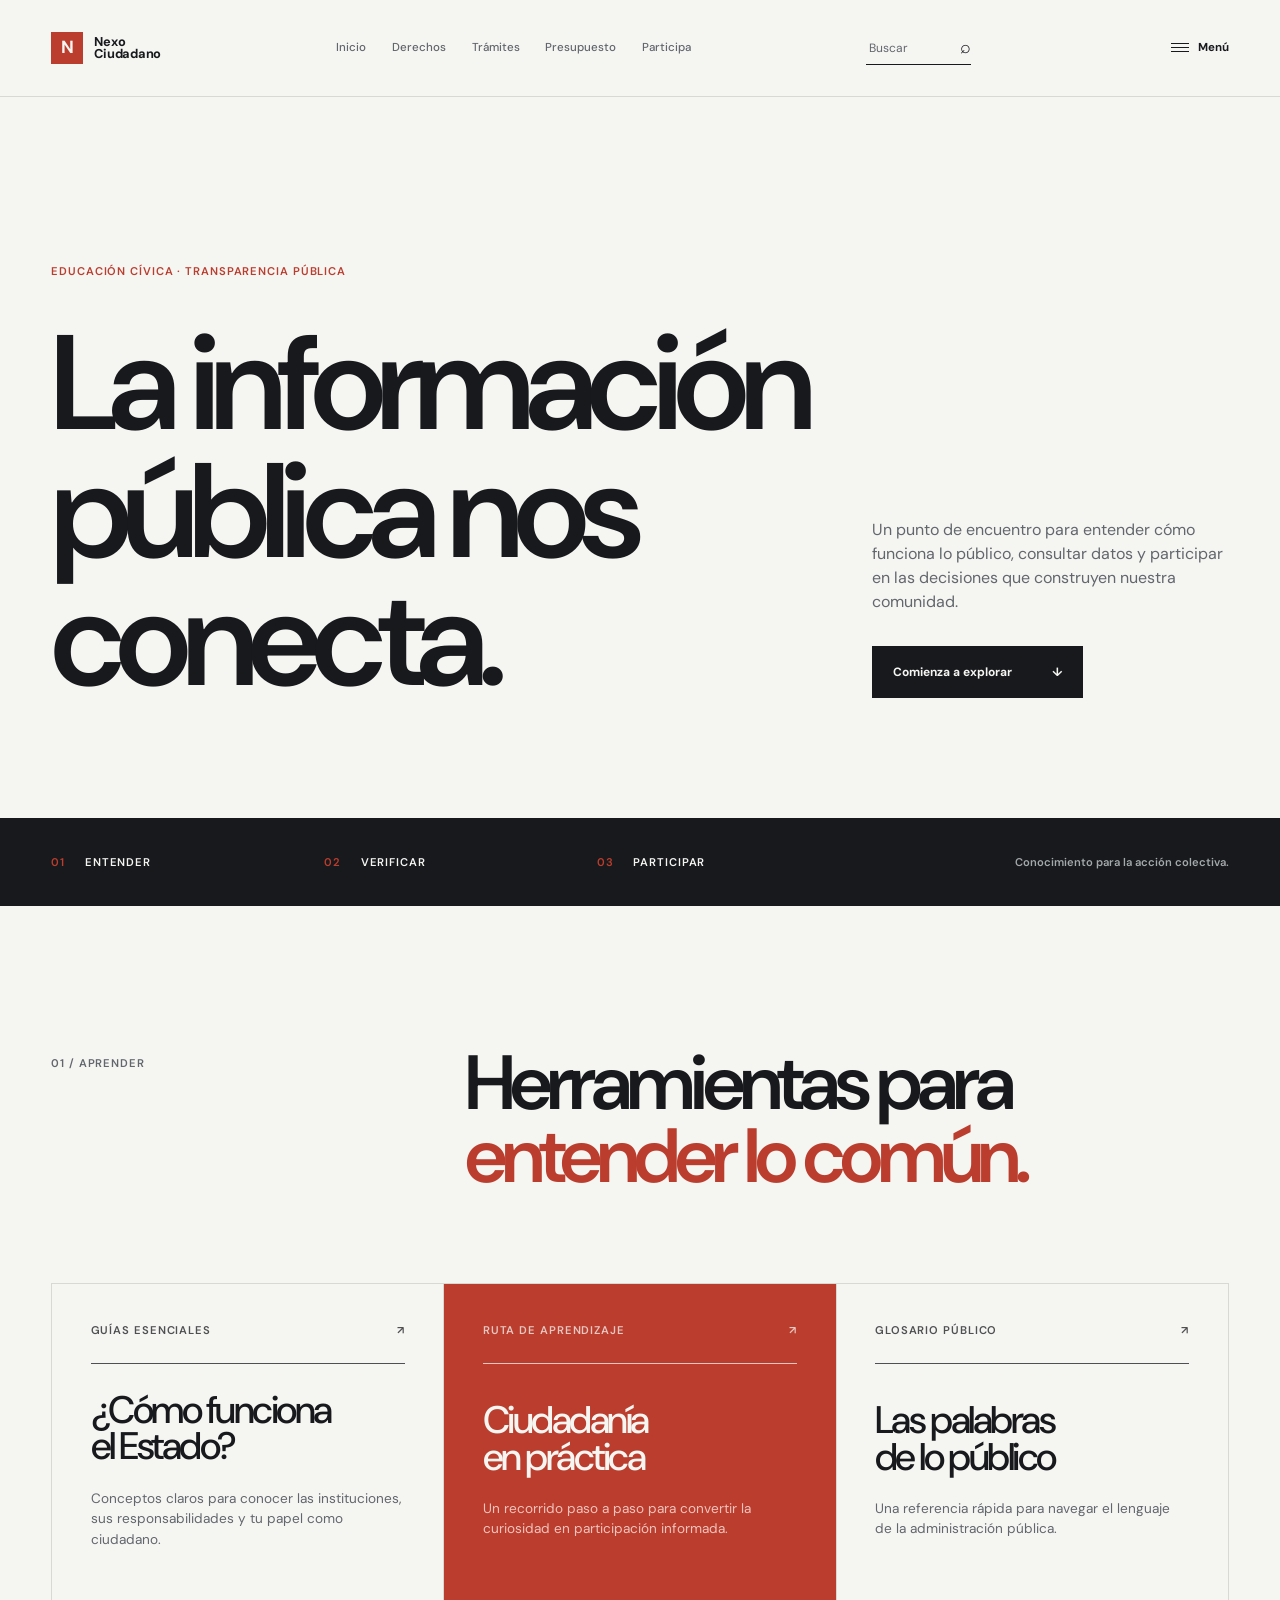
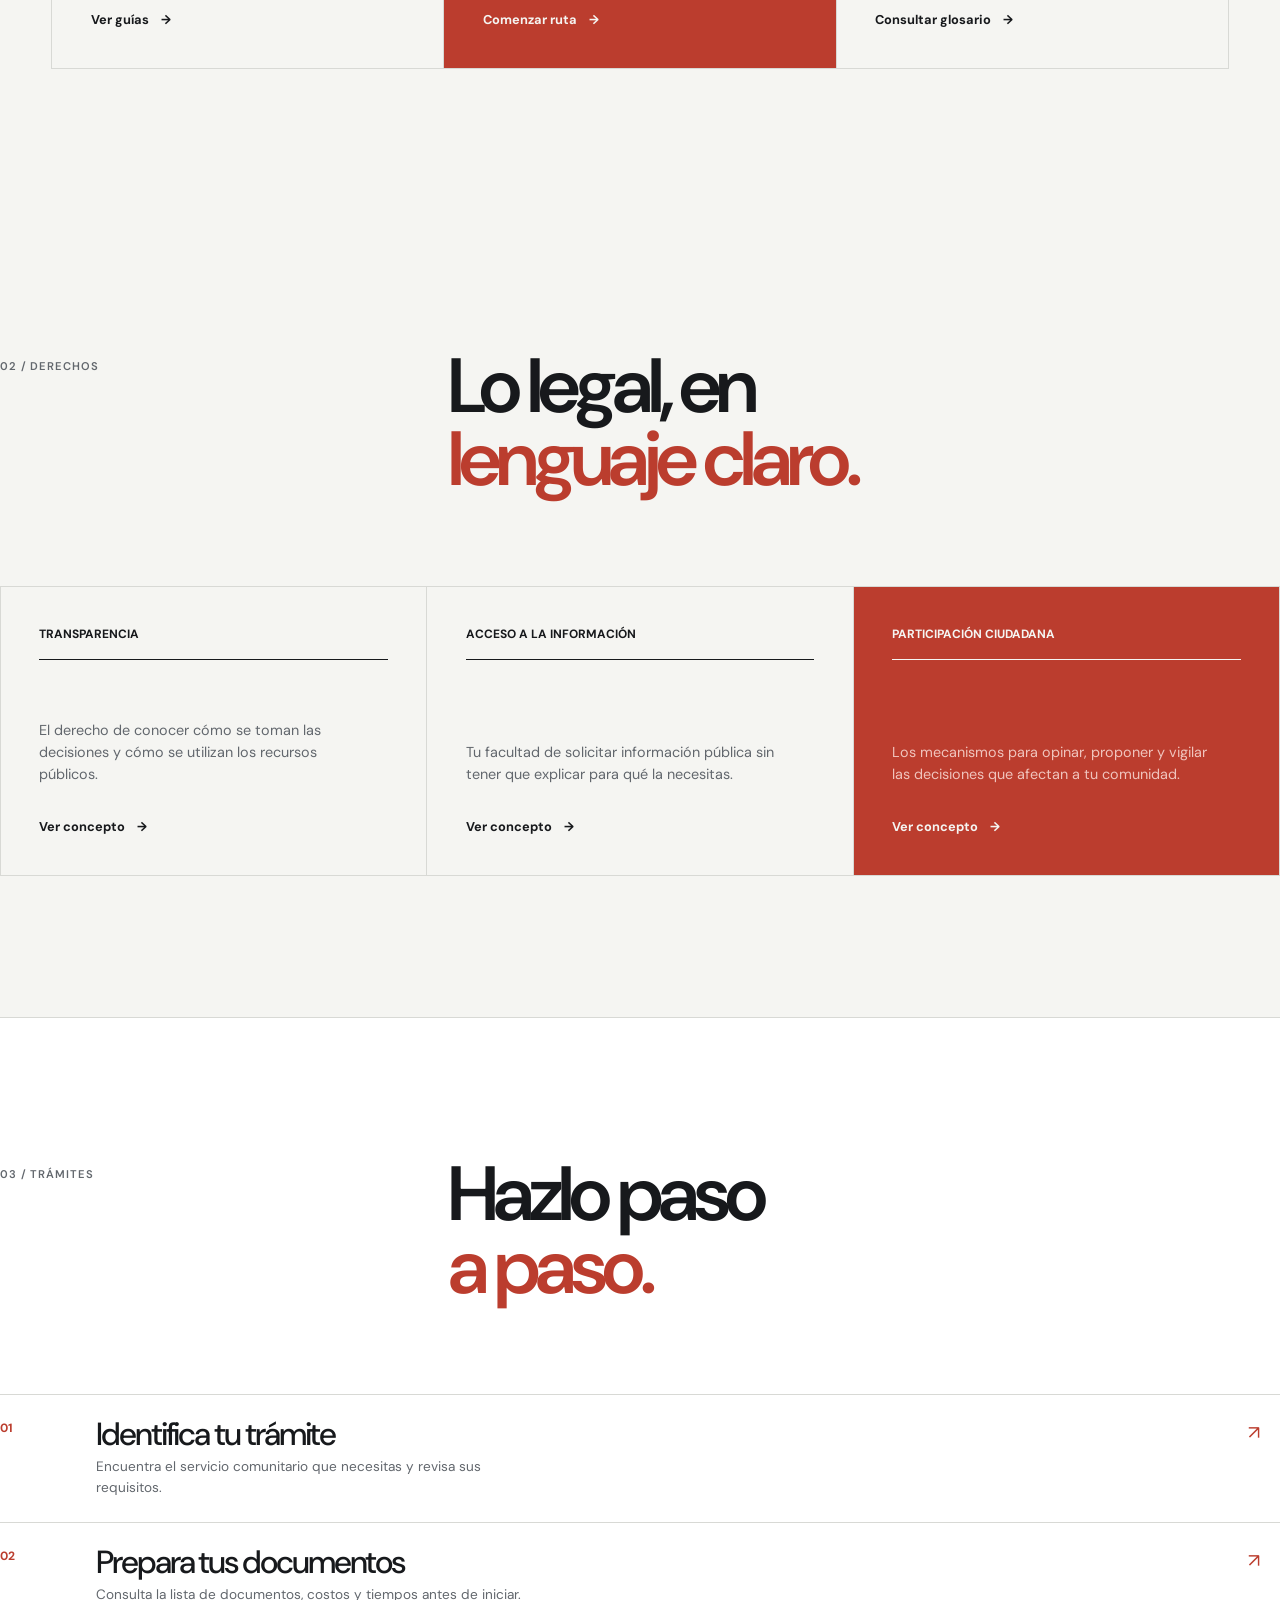
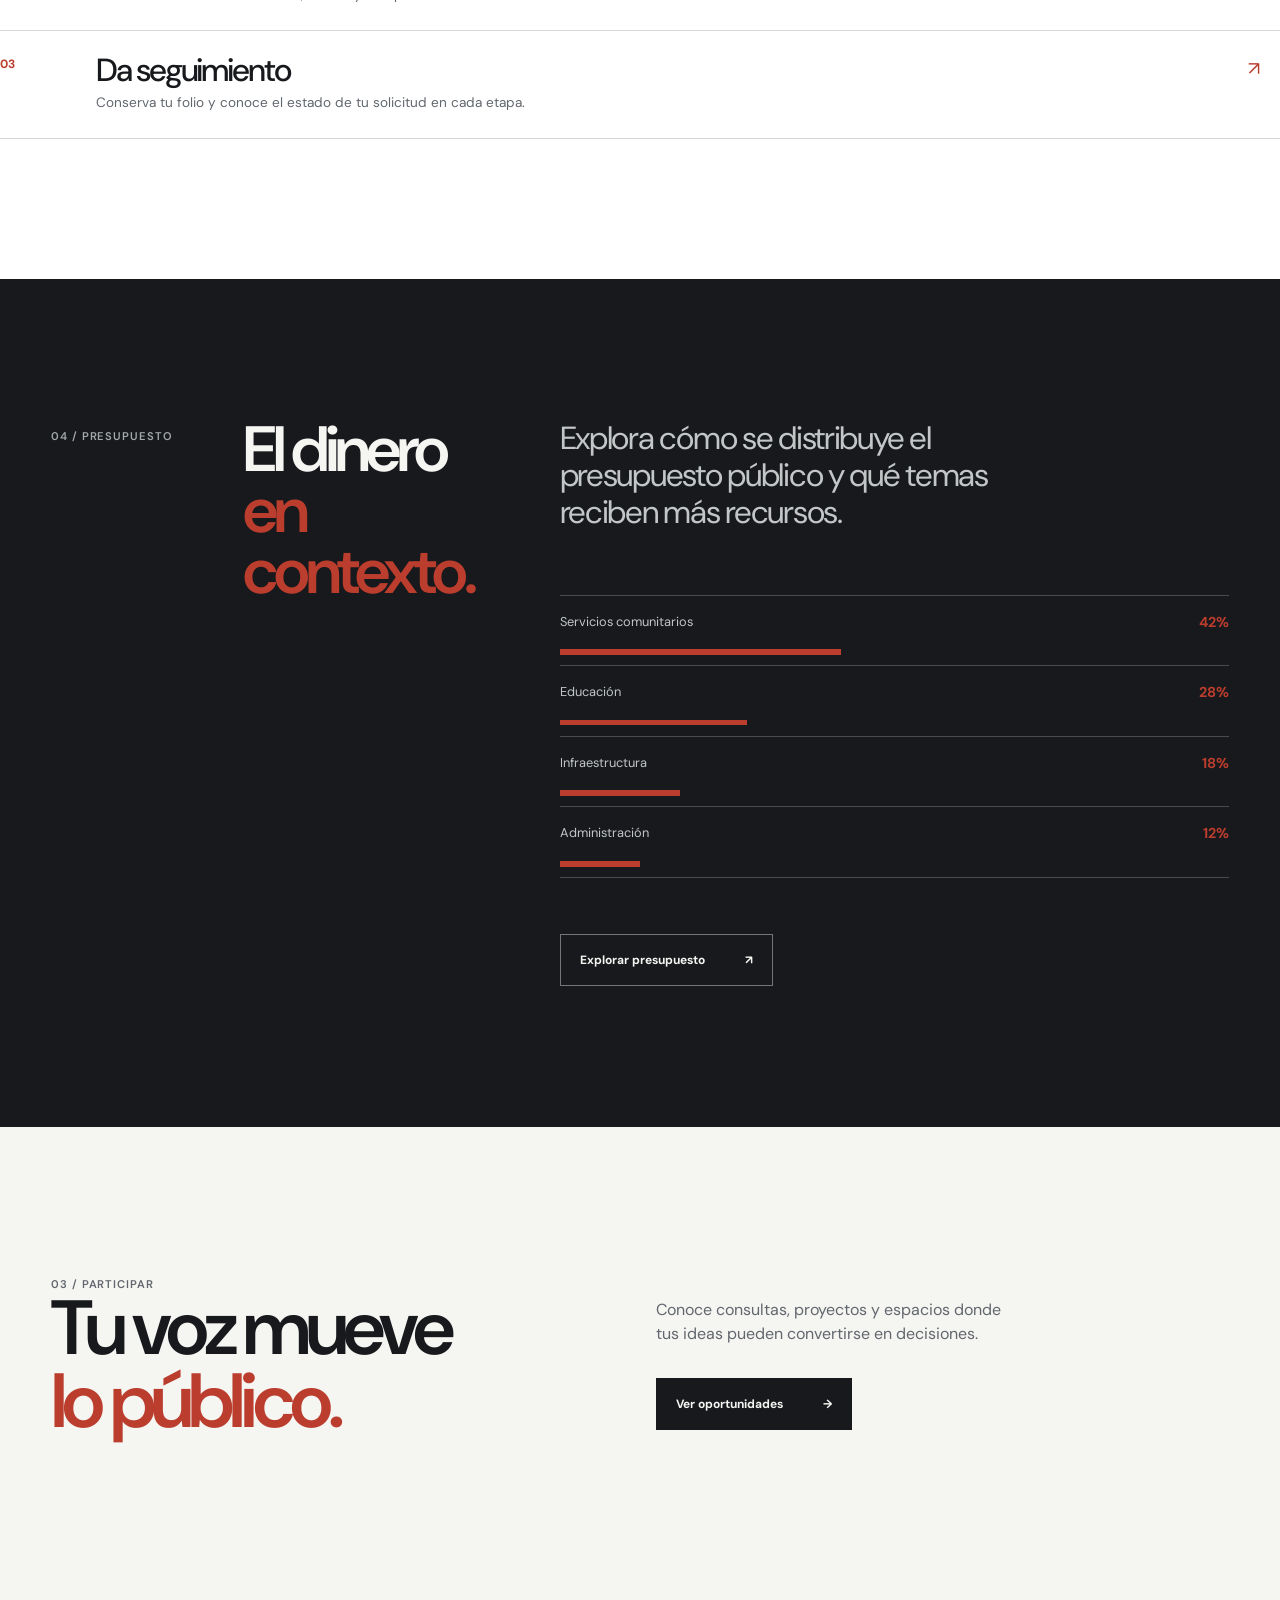
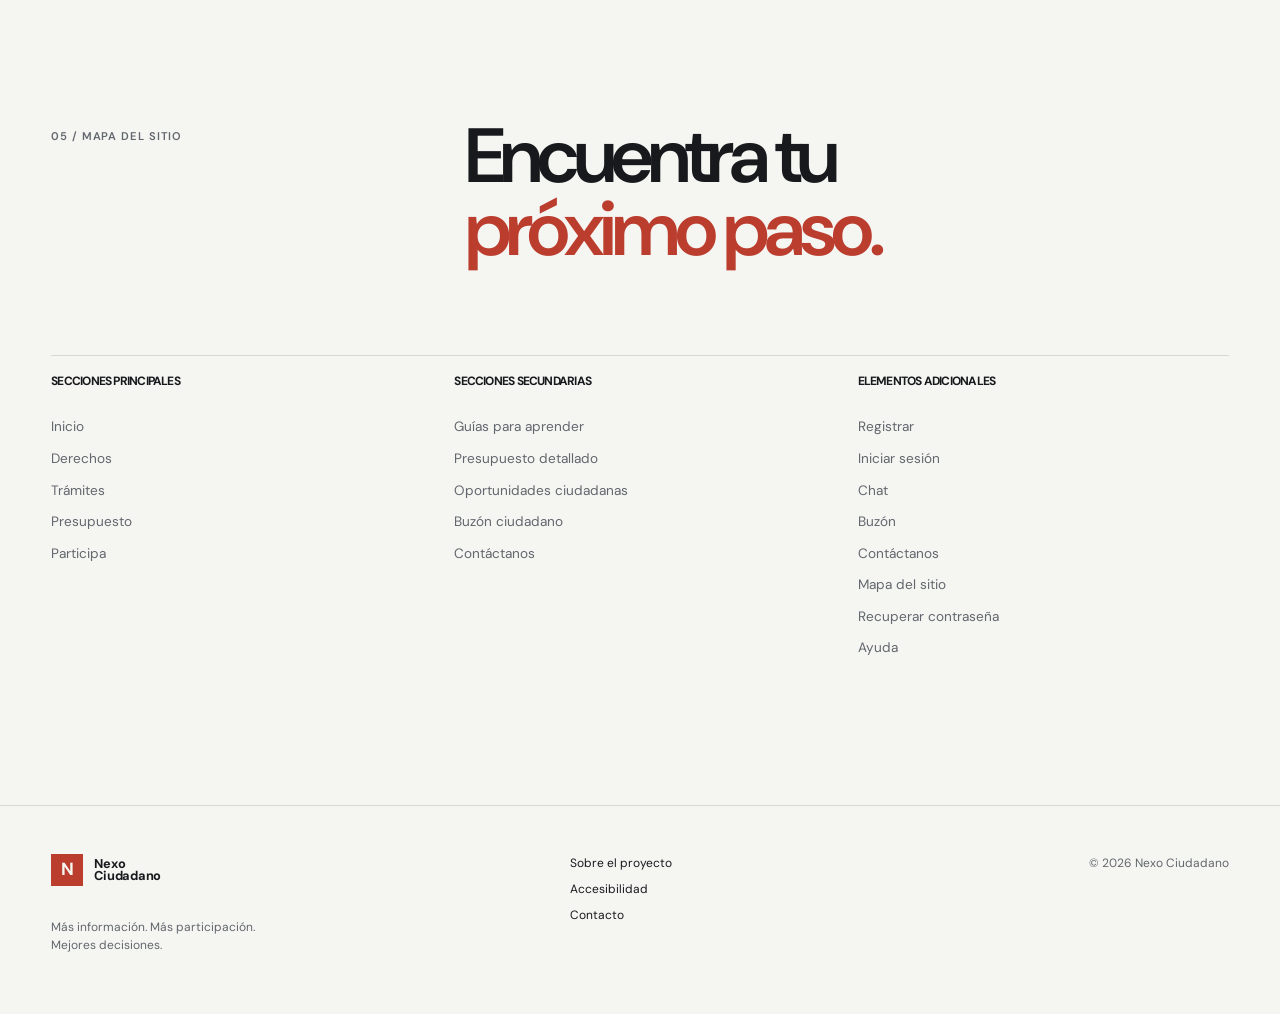
==== index.html @ a79e4df1 "Versión inicial Nexo Ciudadano" ====
﻿<!doctype html>
<html lang="es">
<head>
  <meta charset="UTF-8">
  <meta name="viewport" content="width=device-width, initial-scale=1.0">
  <meta name="description" content="Nexo Ciudadano: educación ciudadana y transparencia pública para participar mejor.">
  <title>Nexo Ciudadano | Educación y transparencia pública</title>
  <link rel="preconnect" href="https://fonts.googleapis.com">
  <link rel="preconnect" href="https://fonts.gstatic.com" crossorigin>
  <link href="https://fonts.googleapis.com/css2?family=DM+Sans:wght@400;500;600;700&display=swap" rel="stylesheet">
  <link rel="stylesheet" href="styles.css">
</head>
<body>
  <header class="site-header" id="inicio">
    <div class="container header-content">
      <a class="brand" href="/" aria-label="Nexo Ciudadano, inicio">
        <span class="brand-mark" aria-hidden="true">N</span>
        <span>Nexo<br>Ciudadano</span>
      </a>

      <nav class="main-nav" aria-label="Navegación principal">
        <a href="#inicio">Inicio</a>
        <a href="#derechos">Derechos</a>
        <a href="#tramites">Trámites</a>
        <a href="#presupuesto">Presupuesto</a>
        <a href="#participa">Participa</a>
      </nav>

      <form class="site-search" action="#" role="search">
        <label class="sr-only" for="site-search-input">Buscar en Nexo Ciudadano</label>
        <input id="site-search-input" type="search" name="q" placeholder="Buscar" autocomplete="off">
        <button type="submit" aria-label="Buscar"><span aria-hidden="true">⌕</span></button>
      </form><div class="session-area" id="session-area"></div><details class="utility-menu">
        <summary aria-label="Abrir menú de opciones">
          <span class="menu-icon" aria-hidden="true"><i></i><i></i><i></i></span>
          <span class="menu-label">Menú</span>
        </summary>
        <nav class="utility-nav" aria-label="Opciones adicionales">
          <a href="registro.html">Registrar</a>
          <a href="login.html">Iniciar sesión</a>
          <a href="chat.html">Chat</a>
          <a href="buzon.html">Buzón</a>
          <a href="contacto.html">Contáctanos</a>
          <a href="index.html#mapa-sitio">Mapa del sitio</a>
          <a href="recuperar.html">Recuperar contraseña</a>
          <a href="ayuda.html">Ayuda</a>
        </nav>
      </details>
    </div>
  </header>

  <main>
    <section class="hero container" aria-labelledby="hero-title">
      <div class="hero-intro">
        <p class="eyebrow">Educación cívica · Transparencia pública</p>
        <h1 id="hero-title">La información pública nos conecta.</h1>
      </div>
      <div class="hero-aside">
        <p>Un punto de encuentro para entender cómo funciona lo público, consultar datos y participar en las decisiones que construyen nuestra comunidad.</p>
        <a class="button button-dark" href="#aprender">Comienza a explorar <span aria-hidden="true">↓</span></a>
      </div>
    </section>

    <section class="signal-bar" aria-label="Principios de Nexo Ciudadano">
      <div class="container signal-grid">
        <p><span class="signal-number">01</span> Entender</p>
        <p><span class="signal-number">02</span> Verificar</p>
        <p><span class="signal-number">03</span> Participar</p>
        <p class="signal-note">Conocimiento para la acción colectiva.</p>
      </div>
    </section>

    <section class="section container" id="aprender" aria-labelledby="learn-title" data-searchable>
      <div class="section-heading">
        <p class="section-index">01 / Aprender</p>
        <h2 id="learn-title">Herramientas para<br><em>entender lo común.</em></h2>
      </div>
      <div class="card-grid">
        <article class="feature-card" data-searchable>
          <div class="card-topline"><span>Guías esenciales</span><span>↗</span></div>
          <h3>¿Cómo funciona<br>el Estado?</h3>
          <p>Conceptos claros para conocer las instituciones, sus responsabilidades y tu papel como ciudadano.</p>
          <a class="text-link card-modal-link" href="#modal" data-modal-content="guide">Ver guías <span aria-hidden="true">→</span></a>
        </article>
        <article class="feature-card feature-card-accent" data-searchable>
          <div class="card-topline"><span>Ruta de aprendizaje</span><span>↗</span></div>
          <h3>Ciudadanía<br>en práctica</h3>
          <p>Un recorrido paso a paso para convertir la curiosidad en participación informada.</p>
          <a class="text-link card-modal-link" href="#modal" data-modal-content="checklist">Comenzar ruta <span aria-hidden="true">→</span></a>
        </article>
        <article class="feature-card" data-searchable>
          <div class="card-topline"><span>Glosario público</span><span>↗</span></div>
          <h3>Las palabras<br>de lo público</h3>
          <p>Una referencia rápida para navegar el lenguaje de la administración pública.</p>
          <a class="text-link card-modal-link" href="#modal" data-modal-content="glossary">Consultar glosario <span aria-hidden="true">→</span></a>
        </article>
      </div>
    </section>

    <section class="section concept-section" id="derechos" aria-labelledby="rights-title" data-searchable>
      <div class="section-heading">
        <p class="section-index">02 / Derechos</p>
        <h2 id="rights-title">Lo legal, en<br><em>lenguaje claro.</em></h2>
      </div>
      <div class="concept-grid">
        <article class="concept-card" data-searchable>
          <span class="concept-term">Transparencia</span>
          <p>El derecho de conocer cómo se toman las decisiones y cómo se utilizan los recursos públicos.</p>
          <a class="text-link card-modal-link" href="#modal" data-modal-content="transparencia">Ver concepto <span aria-hidden="true">→</span></a>
        </article>
        <article class="concept-card" data-searchable>
          <span class="concept-term">Acceso a la información</span>
          <p>Tu facultad de solicitar información pública sin tener que explicar para qué la necesitas.</p>
          <a class="text-link card-modal-link" href="#modal" data-modal-content="acceso">Ver concepto <span aria-hidden="true">→</span></a>
        </article>
        <article class="concept-card concept-card-accent" data-searchable>
          <span class="concept-term">Participación ciudadana</span>
          <p>Los mecanismos para opinar, proponer y vigilar las decisiones que afectan a tu comunidad.</p>
          <a class="text-link card-modal-link" href="#modal" data-modal-content="participacion">Ver concepto <span aria-hidden="true">→</span></a>
        </article>
      </div>
    </section>

    <section class="section steps-section" id="tramites" aria-labelledby="steps-title" data-searchable>
      <div class="section-heading">
        <p class="section-index">03 / Trámites</p>
        <h2 id="steps-title">Hazlo paso<br><em>a paso.</em></h2>
      </div>
      <div class="steps-list">
        <article class="step-item" data-searchable>
          <span class="step-number">01</span>
          <div><h3>Identifica tu trámite</h3><p>Encuentra el servicio comunitario que necesitas y revisa sus requisitos.</p></div>
          <span class="step-arrow" aria-hidden="true">↗</span>
        </article>
        <article class="step-item" data-searchable>
          <span class="step-number">02</span>
          <div><h3>Prepara tus documentos</h3><p>Consulta la lista de documentos, costos y tiempos antes de iniciar.</p></div>
          <span class="step-arrow" aria-hidden="true">↗</span>
        </article>
        <article class="step-item" data-searchable>
          <span class="step-number">03</span>
          <div><h3>Da seguimiento</h3><p>Conserva tu folio y conoce el estado de tu solicitud en cada etapa.</p></div>
          <span class="step-arrow" aria-hidden="true">↗</span>
        </article>
      </div>
    </section>

    <section class="data-section" id="presupuesto" aria-labelledby="data-title" data-searchable>
      <div class="container data-layout">
        <div class="section-heading">
          <p class="section-index">04 / Presupuesto</p>
          <h2 id="data-title">El dinero<br><em>en contexto.</em></h2>
        </div>
        <div class="data-content">
          <p class="data-lead">Explora cómo se distribuye el presupuesto público y qué temas reciben más recursos.</p>
          <div class="budget-visual" aria-label="Distribución ilustrativa del presupuesto público">
            <div class="budget-row"><span>Servicios comunitarios</span><strong>42%</strong><i style="--bar-size: 42%"></i></div>
            <div class="budget-row"><span>Educación</span><strong>28%</strong><i style="--bar-size: 28%"></i></div>
            <div class="budget-row"><span>Infraestructura</span><strong>18%</strong><i style="--bar-size: 18%"></i></div>
            <div class="budget-row"><span>Administración</span><strong>12%</strong><i style="--bar-size: 12%"></i></div>
          </div>
          <a class="button button-outline" href="presupuesto.html">Explorar presupuesto <span aria-hidden="true">↗</span></a>
        </div>
      </div>
    </section>

    <section class="participate container" id="participa" aria-labelledby="participate-title" data-searchable>
      <div class="participate-copy">
        <p class="section-index">03 / Participar</p>
        <h2 id="participate-title">Tu voz mueve<br><em>lo público.</em></h2>
      </div>
      <div class="participate-action">
        <p>Conoce consultas, proyectos y espacios donde tus ideas pueden convertirse en decisiones.</p>
        <a class="button button-dark" href="oportunidades.html">Ver oportunidades <span aria-hidden="true">→</span></a>
      </div>
    </section>

    <section class="section sitemap-section container" id="mapa-sitio" aria-labelledby="sitemap-title">
      <div class="section-heading">
        <p class="section-index">05 / Mapa del sitio</p>
        <h2 id="sitemap-title">Encuentra tu<br><em>próximo paso.</em></h2>
      </div>
      <div class="sitemap-grid">
        <div class="sitemap-column">
          <h3>Secciones principales</h3>
          <a href="#inicio">Inicio</a><a href="#derechos">Derechos</a><a href="#tramites">Trámites</a><a href="#presupuesto">Presupuesto</a><a href="#participa">Participa</a>
        </div>
        <div class="sitemap-column">
          <h3>Secciones secundarias</h3>
          <a href="#aprender">Guías para aprender</a><a href="presupuesto.html">Presupuesto detallado</a><a href="oportunidades.html">Oportunidades ciudadanas</a><a href="buzon.html">Buzón ciudadano</a><a href="contacto.html">Contáctanos</a>
        </div>
        <div class="sitemap-column">
          <h3>Elementos adicionales</h3>
          <a href="registro.html">Registrar</a><a href="login.html">Iniciar sesión</a><a href="chat.html">Chat</a><a href="buzon.html">Buzón</a><a href="contacto.html">Contáctanos</a><a href="index.html#mapa-sitio">Mapa del sitio</a><a href="recuperar.html">Recuperar contraseña</a><a href="ayuda.html">Ayuda</a>
        </div>
      </div>
    </section>
  </main>

  <div class="site-modal" id="modal" role="dialog" aria-modal="true" aria-labelledby="modal-title" hidden>
    <div class="modal-card">
      <button class="modal-close" id="modal-close" type="button">Cerrar ✕</button>
      <div id="modal-content"></div>
    </div>
  </div>

  <footer class="site-footer">
    <div class="container footer-content">
      <div>
        <a class="brand brand-footer" href="/" aria-label="Nexo Ciudadano, inicio">
          <span class="brand-mark" aria-hidden="true">N</span>
          <span>Nexo<br>Ciudadano</span>
        </a>
        <p class="footer-note">Más información. Más participación.<br>Mejores decisiones.</p>
      </div>
      <div class="footer-links">
        <a href="#">Sobre el proyecto</a>
        <a href="#">Accesibilidad</a>
        <a href="#">Contacto</a>
      </div>
      <p class="copyright">© 2026 Nexo Ciudadano</p>
    </div>
  </footer>
  <script src="app.js"></script>
</body>
</html>
---- styles.css ----
:root {
  --color-ink: #17191c;
  --color-muted: #62676d;
  --color-paper: #f5f5f2;
  --color-surface: #ffffff;
  --color-line: #d8d9d5;
  --color-accent: #bb3d2e;
  --max-width: 1240px;
  --gutter: clamp(1.25rem, 4vw, 4rem);
  --space-section: clamp(5rem, 11vw, 10rem);
  --font-sans: "DM Sans", "Helvetica Neue", Arial, sans-serif;
}

* {
  box-sizing: border-box;
}

html {
  scroll-behavior: smooth;
}

body {
  margin: 0;
  color: var(--color-ink);
  background: var(--color-paper);
  font-family: var(--font-sans);
  font-size: 1rem;
  line-height: 1.5;
}

a {
  color: inherit;
  text-decoration: none;
}

.container {
  width: min(100% - (var(--gutter) * 2), var(--max-width));
  margin-inline: auto;
}

.site-header {
  border-bottom: 1px solid var(--color-line);
}

.header-content,
.footer-content {
  display: flex;
  align-items: center;
  min-height: 6rem;
}

.header-content {
  position: relative;
  gap: clamp(1rem, 2vw, 2rem);
}

.session-area {
  display: flex;
  align-items: center;
  gap: 0.6rem;
  margin-left: auto;
  color: var(--color-muted);
  font-size: 0.68rem;
  white-space: nowrap;
}

.session-name {
  color: var(--color-ink);
  font-weight: 700;
}

.session-role {
  color: var(--color-accent);
  font-weight: 700;
}

.session-logout {
  padding: 0.35rem 0;
  border: 0;
  border-bottom: 1px solid var(--color-ink);
  color: var(--color-ink);
  background: transparent;
  cursor: pointer;
  font: inherit;
  font-weight: 700;
}

.session-logout:hover {
  color: var(--color-accent);
  border-bottom-color: var(--color-accent);
}

.brand {
  display: inline-flex;
  align-items: center;
  gap: 0.7rem;
  font-size: 0.8rem;
  font-weight: 700;
  letter-spacing: -0.02em;
  line-height: 0.95;
}

.brand-mark {
  display: grid;
  width: 2rem;
  height: 2rem;
  place-items: center;
  color: var(--color-paper);
  background: var(--color-accent);
  font-size: 1.1rem;
  line-height: 1;
}

.main-nav {
  display: flex;
  gap: clamp(0.9rem, 2vw, 2rem);
  margin-inline: auto;
  color: var(--color-muted);
  font-size: 0.72rem;
  font-weight: 500;
}

.main-nav a,
.footer-links a,
.text-link {
  transition: color 180ms ease;
}

.main-nav a:hover,
.footer-links a:hover,
.text-link:hover {
  color: var(--color-accent);
}

.modal-open {
  overflow: hidden;
}

.site-modal {
  position: fixed;
  z-index: 10;
  inset: 0;
  display: grid;
  place-items: center;
  padding: var(--gutter);
  background: rgb(23 25 28 / 72%);
}

.site-modal[hidden] {
  display: none;
}

.modal-card {
  position: relative;
  width: min(100%, 42rem);
  max-height: min(42rem, 90vh);
  padding: clamp(2rem, 5vw, 4rem);
  overflow-y: auto;
  border: 1px solid var(--color-ink);
  color: var(--color-ink);
  background: var(--color-paper);
}

.modal-close {
  display: block;
  margin: 0 0 3rem auto;
  padding: 0.6rem 0;
  border: 0;
  border-bottom: 1px solid var(--color-ink);
  color: var(--color-ink);
  background: transparent;
  cursor: pointer;
  font: inherit;
  font-size: 0.75rem;
  font-weight: 700;
}

.modal-close:hover {
  color: var(--color-accent);
  border-bottom-color: var(--color-accent);
}

.modal-card h2 {
  margin-bottom: 2rem;
  font-size: clamp(2.5rem, 6vw, 5rem);
}

.modal-card h2 em {
  color: var(--color-accent);
  font-style: normal;
}

.modal-list {
  display: grid;
  gap: 1rem;
  margin: 0;
  padding: 0;
  list-style: none;
  counter-reset: modal-step;
}

.modal-list li {
  display: grid;
  grid-template-columns: 2rem 1fr;
  gap: 1rem;
  padding: 1rem 0;
  border-top: 1px solid var(--color-line);
  counter-increment: modal-step;
}

.modal-list li::before {
  color: var(--color-accent);
  content: "0" counter(modal-step);
  font-size: 0.75rem;
  font-weight: 700;
}

.modal-list li strong,
.modal-list li span {
  display: block;
}

.modal-list li span {
  margin-top: 0.4rem;
  color: var(--color-muted);
  font-size: 0.85rem;
}

.modal-checklist {
  display: grid;
  border-top: 1px solid var(--color-line);
}

.modal-checklist label {
  display: flex;
  gap: 0.8rem;
  align-items: center;
  padding: 1rem 0;
  border-bottom: 1px solid var(--color-line);
  font-size: 0.9rem;
  cursor: pointer;
}

.modal-checklist input {
  width: 1rem;
  height: 1rem;
  accent-color: var(--color-accent);
}

.modal-glossary {
  margin: 0;
  border-top: 1px solid var(--color-line);
}

.modal-glossary div {
  display: grid;
  grid-template-columns: 1fr 1.5fr;
  gap: 1rem;
  padding: 1rem 0;
  border-bottom: 1px solid var(--color-line);
}

.modal-glossary dt {
  font-weight: 700;
}

.modal-glossary dd {
  margin: 0;
  color: var(--color-muted);
  font-size: 0.85rem;
}

.modal-definition {
  max-width: 34rem;
  font-size: clamp(1.2rem, 2.5vw, 1.8rem);
  letter-spacing: -0.03em;
  line-height: 1.2;
}

.modal-example {
  max-width: 30rem;
  margin: 2rem 0 0;
  padding-top: 1rem;
  border-top: 1px solid var(--color-line);
  color: var(--color-muted);
  font-size: 0.9rem;
}

.modal-example strong {
  color: var(--color-ink);
}

.text-link {
  display: inline-flex;
  align-items: center;
  gap: 0.75rem;
  font-size: 0.8rem;
  font-weight: 700;
}

.site-search {
  display: flex;
  align-items: center;
  border-bottom: 1px solid var(--color-ink);
}

.site-search input {
  width: 5.5rem;
  padding: 0.45rem 0.2rem;
  border: 0;
  outline: 0;
  color: var(--color-ink);
  background: transparent;
  font: inherit;
  font-size: 0.75rem;
}

.site-search input::placeholder {
  color: var(--color-muted);
}

.site-search button {
  padding: 0.35rem 0 0.35rem 0.35rem;
  border: 0;
  color: var(--color-ink);
  background: transparent;
  cursor: pointer;
  font-size: 1.15rem;
  line-height: 1;
}

.utility-menu {
  position: relative;
  flex-shrink: 0;
}

.utility-menu summary {
  display: flex;
  align-items: center;
  gap: 0.55rem;
  padding: 0.5rem 0;
  color: var(--color-ink);
  cursor: pointer;
  font-size: 0.72rem;
  font-weight: 700;
  list-style: none;
}

.utility-menu summary::-webkit-details-marker {
  display: none;
}

.menu-icon {
  display: grid;
  gap: 3px;
  width: 1.1rem;
}

.menu-icon i {
  display: block;
  height: 1px;
  background: currentColor;
  transition: transform 180ms ease;
}

.utility-menu[open] .menu-icon i:first-child {
  transform: translateY(4px) rotate(45deg);
}

.utility-menu[open] .menu-icon i:nth-child(2) {
  opacity: 0;
}

.utility-menu[open] .menu-icon i:last-child {
  transform: translateY(-4px) rotate(-45deg);
}

.utility-nav {
  position: absolute;
  z-index: 2;
  top: calc(100% + 1rem);
  right: 0;
  display: grid;
  min-width: 13rem;
  padding: 0.6rem 0;
  border: 1px solid var(--color-line);
  background: var(--color-paper);
  box-shadow: 0 0.8rem 2rem rgb(23 25 28 / 10%);
}

.utility-nav a {
  padding: 0.55rem 1rem;
  color: var(--color-muted);
  font-size: 0.75rem;
}

.utility-nav a:hover {
  color: var(--color-accent);
  background: var(--color-surface);
}

.sr-only {
  position: absolute;
  width: 1px;
  height: 1px;
  padding: 0;
  overflow: hidden;
  clip: rect(0, 0, 0, 0);
  white-space: nowrap;
  border: 0;
}

.hero {
  display: grid;
  grid-template-columns: minmax(0, 1.7fr) minmax(15rem, 0.8fr);
  gap: 4rem;
  align-items: end;
  min-height: min(43rem, 70vh);
  padding-block: clamp(6rem, 13vw, 11rem) clamp(5rem, 9vw, 8rem);
}

.eyebrow,
.section-index,
.card-topline,
.signal-grid,
.metric span {
  font-size: 0.7rem;
  font-weight: 600;
  letter-spacing: 0.08em;
  text-transform: uppercase;
}

.eyebrow {
  margin: 0 0 2.5rem;
  color: var(--color-accent);
}

h1,
h2,
h3,
p {
  margin-top: 0;
}

h1,
h2,
h3 {
  letter-spacing: -0.065em;
  line-height: 0.95;
}

h1 {
  max-width: 9ch;
  margin-bottom: 0;
  font-size: clamp(4rem, 10.5vw, 9.5rem);
  font-weight: 600;
}

h2 {
  margin-bottom: 0;
  font-size: clamp(3rem, 6vw, 6rem);
  font-weight: 600;
}

h2 em {
  color: var(--color-accent);
  font-style: normal;
}

.hero-aside {
  max-width: 23rem;
  padding-bottom: 0.35rem;
}

.hero-aside p,
.participate-action p {
  margin-bottom: 2rem;
  color: var(--color-muted);
  font-size: 1rem;
}

.button {
  display: inline-flex;
  align-items: center;
  justify-content: space-between;
  gap: 2.5rem;
  min-width: 11rem;
  padding: 1rem 1.2rem;
  border: 1px solid transparent;
  font-size: 0.75rem;
  font-weight: 700;
  transition: background-color 180ms ease, color 180ms ease, border-color 180ms ease;
}

.button-dark {
  color: var(--color-paper);
  background: var(--color-ink);
}

.button-dark:hover {
  background: var(--color-accent);
}

.button-outline {
  color: var(--color-ink);
  border-color: var(--color-ink);
}

.button-outline:hover {
  color: var(--color-paper);
  background: var(--color-ink);
}

.signal-bar {
  color: var(--color-paper);
  background: var(--color-ink);
}

.signal-grid {
  display: grid;
  grid-template-columns: repeat(3, 1fr) 1.4fr;
  gap: 1rem;
  align-items: center;
  min-height: 5.5rem;
}

.signal-grid p {
  margin: 0;
}

.signal-number {
  margin-right: 1rem;
  color: var(--color-accent);
}

.signal-note {
  color: #a4a8aa;
  text-align: right;
  text-transform: none;
  letter-spacing: normal;
}

.section {
  padding-block: var(--space-section);
}

.section-heading {
  display: grid;
  grid-template-columns: minmax(10rem, 1fr) 2fr;
  gap: 2rem;
  align-items: start;
  margin-bottom: clamp(3rem, 7vw, 6rem);
}

.section-index {
  margin: 0.5rem 0 0;
  color: var(--color-muted);
}

.card-grid {
  display: grid;
  grid-template-columns: repeat(3, 1fr);
  gap: 1px;
  background: var(--color-line);
  border: 1px solid var(--color-line);
}

.feature-card {
  display: flex;
  min-height: 24rem;
  flex-direction: column;
  padding: clamp(1.5rem, 3vw, 2.5rem);
  background: var(--color-paper);
}

.feature-card-accent {
  color: var(--color-paper);
  background: var(--color-accent);
}

.card-topline {
  display: flex;
  justify-content: space-between;
  padding-bottom: 1.5rem;
  border-bottom: 1px solid currentColor;
  opacity: 0.75;
}

.feature-card h3 {
  margin: auto 0 1.5rem;
  font-size: clamp(2rem, 3vw, 3rem);
  font-weight: 500;
}

.feature-card p {
  max-width: 22rem;
  margin-bottom: 2rem;
  color: var(--color-muted);
  font-size: 0.85rem;
}

.feature-card-accent p {
  color: #f0c4bd;
}

.feature-card .text-link {
  margin-top: auto;
}

.data-section {
  color: var(--color-paper);
  background: var(--color-ink);
}

.data-layout {
  display: grid;
  grid-template-columns: minmax(0, 0.9fr) minmax(0, 1.6fr);
  gap: 2rem;
  align-items: start;
  padding-block: var(--space-section);
}

.data-layout > * {
  min-width: 0;
}

.data-layout h2 {
  font-size: clamp(2.8rem, 5vw, 5.25rem);
}

.data-section .section-index {
  color: #a4a8aa;
}

.data-content {
  max-width: 42rem;
  margin-left: clamp(2rem, 5vw, 6rem);
}

.data-lead {
  max-width: 28rem;
  margin: 0 0 4rem;
  color: #c3c6c6;
  font-size: clamp(1.3rem, 2.5vw, 2rem);
  letter-spacing: -0.04em;
  line-height: 1.15;
}

.concept-section {
  border-bottom: 1px solid var(--color-line);
}

.concept-grid {
  display: grid;
  grid-template-columns: repeat(3, 1fr);
  gap: 1px;
  background: var(--color-line);
  border: 1px solid var(--color-line);
}

.concept-card {
  display: flex;
  min-height: 18rem;
  flex-direction: column;
  padding: clamp(1.5rem, 3vw, 2.5rem);
  background: var(--color-paper);
}

.concept-card-accent {
  color: var(--color-paper);
  background: var(--color-accent);
}

.concept-term {
  padding-bottom: 1rem;
  border-bottom: 1px solid currentColor;
  font-size: 0.75rem;
  font-weight: 700;
  text-transform: uppercase;
}

.concept-card p {
  margin: auto 0 2rem;
  max-width: 20rem;
  color: var(--color-muted);
  font-size: 0.9rem;
}

.concept-card-accent p {
  color: #f0c4bd;
}

.steps-section {
  background: var(--color-surface);
}

.steps-list {
  border-top: 1px solid var(--color-line);
}

.step-item {
  display: grid;
  grid-template-columns: 5rem 1fr 2rem;
  gap: 1rem;
  align-items: start;
  padding: 1.5rem 0;
  border-bottom: 1px solid var(--color-line);
}

.step-number {
  color: var(--color-accent);
  font-size: 0.75rem;
  font-weight: 700;
}

.step-item h3 {
  margin-bottom: 0.5rem;
  font-size: clamp(1.4rem, 2.5vw, 2.2rem);
  font-weight: 500;
}

.step-item p {
  max-width: 28rem;
  margin: 0;
  color: var(--color-muted);
  font-size: 0.85rem;
}

.step-arrow {
  color: var(--color-accent);
  font-size: 1.2rem;
}

.metric-list {
  display: grid;
  grid-template-columns: repeat(3, 1fr);
  gap: 1rem;
  margin-bottom: 3.5rem;
  border-top: 1px solid #494c4e;
}

.budget-visual {
  margin-bottom: 3.5rem;
  border-top: 1px solid #494c4e;
}

.budget-row {
  display: grid;
  grid-template-columns: 1fr 3rem;
  gap: 1rem;
  position: relative;
  padding: 1rem 0 0.65rem;
  border-bottom: 1px solid #494c4e;
  color: #c3c6c6;
  font-size: 0.8rem;
}

.budget-row strong {
  color: var(--color-accent);
  font-size: 0.9rem;
  text-align: right;
}

.budget-row i {
  grid-column: 1 / -1;
  display: block;
  height: 0.35rem;
  background: var(--color-accent);
  transform-origin: left;
  width: var(--bar-size);
}

.metric {
  display: flex;
  flex-direction: column;
  gap: 0.75rem;
  padding-top: 1.25rem;
}

.metric strong {
  color: var(--color-accent);
  font-size: clamp(3rem, 6vw, 5.5rem);
  font-weight: 500;
  letter-spacing: -0.08em;
  line-height: 0.8;
}

.metric span {
  color: #a4a8aa;
  letter-spacing: 0;
}

.data-section .button-outline {
  color: var(--color-paper);
  border-color: #727678;
}

.data-section .button-outline:hover {
  color: var(--color-ink);
  background: var(--color-paper);
}

.participate {
  display: grid;
  grid-template-columns: 1fr 1fr;
  gap: 2rem;
  padding-block: var(--space-section);
}

.participate-action {
  align-self: end;
  max-width: 22rem;
  padding-bottom: 0.5rem;
}

.sitemap-grid {
  display: grid;
  grid-template-columns: repeat(3, 1fr);
  gap: 2rem;
  border-top: 1px solid var(--color-line);
}

.sitemap-column {
  display: flex;
  flex-direction: column;
  align-items: flex-start;
  padding-top: 1.25rem;
}

.sitemap-column h3 {
  margin-bottom: 1.5rem;
  font-size: 0.75rem;
  font-weight: 700;
  text-transform: uppercase;
}

.sitemap-column a {
  padding: 0.35rem 0;
  color: var(--color-muted);
  font-size: 0.85rem;
}

.sitemap-column a:hover {
  color: var(--color-accent);
}

.page-panel {
  min-height: 34rem;
}

.budget-controls {
  display: flex;
  justify-content: space-between;
  align-items: end;
  gap: 2rem;
  margin-bottom: 2rem;
}

.budget-controls label {
  display: grid;
  gap: 0.5rem;
  color: var(--color-muted);
  font-size: 0.75rem;
  font-weight: 700;
}

.budget-controls select {
  min-width: 8rem;
  padding: 0.7rem;
  border: 1px solid var(--color-ink);
  border-radius: 0;
  color: var(--color-ink);
  background: var(--color-paper);
  font: inherit;
}

.budget-table {
  width: 100%;
  border-collapse: collapse;
  margin-bottom: 2rem;
  font-size: 0.9rem;
}

.budget-table th,
.budget-table td {
  padding: 1rem;
  border: 1px solid var(--color-ink);
  text-align: left;
}

.budget-table th {
  color: var(--color-paper);
  background: var(--color-ink);
  font-size: 0.75rem;
  letter-spacing: 0.06em;
  text-transform: uppercase;
}

.budget-table td:last-child,
.budget-table th:last-child {
  text-align: right;
}

.budget-admin-panel {
  margin: 3rem 0 1.5rem;
  padding: clamp(1.25rem, 3vw, 2rem);
  border: 1px solid var(--color-ink);
  background: var(--color-surface);
}

.budget-admin-panel h2 {
  max-width: 38rem;
  margin: 0.5rem 0 1rem;
  font-size: clamp(1.35rem, 3vw, 2.2rem);
  line-height: 1.1;
}

.budget-admin-panel h2 em {
  color: var(--color-accent);
  font-style: normal;
}

.budget-edit-grid {
  display: grid;
  grid-template-columns: repeat(4, 1fr);
  gap: 1rem;
  margin-top: 1.5rem;
}

.budget-edit-grid label {
  display: grid;
  gap: 0.5rem;
  color: var(--color-muted);
  font-size: 0.75rem;
  font-weight: 700;
}

.budget-edit-grid input {
  width: 100%;
  padding: 0.7rem;
  border: 1px solid var(--color-ink);
  border-radius: 0;
  color: var(--color-ink);
  background: var(--color-paper);
  font: inherit;
}

.budget-access-notice {
  margin: 3rem 0 1.5rem;
  padding: 1rem;
  border: 1px solid var(--color-accent);
  color: var(--color-accent);
  font-weight: 700;
}

.sessions-section {
  border-top: 1px solid var(--color-line);
}

.sessions-table-wrap {
  overflow-x: auto;
}

.sessions-table {
  width: 100%;
  border-collapse: collapse;
  font-size: 0.8rem;
}

.sessions-table th,
.sessions-table td {
  padding: 1rem;
  border: 1px solid var(--color-ink);
  text-align: left;
  white-space: nowrap;
}

.sessions-table th {
  color: var(--color-paper);
  background: var(--color-ink);
  font-size: 0.7rem;
  letter-spacing: 0.06em;
  text-transform: uppercase;
}

.current-device {
  color: var(--color-accent);
  font-weight: 700;
}

.remote-logout {
  padding: 0.4rem 0;
  border: 0;
  border-bottom: 1px solid var(--color-ink);
  color: var(--color-ink);
  background: transparent;
  cursor: pointer;
  font: inherit;
  font-size: 0.75rem;
  font-weight: 700;
}

.remote-logout:hover {
  color: var(--color-accent);
  border-bottom-color: var(--color-accent);
}

.sessions-empty {
  color: var(--color-muted);
  font-size: 0.9rem;
}

.opportunity-grid {
  display: grid;
  grid-template-columns: repeat(3, 1fr);
  gap: 1px;
  border: 1px solid var(--color-ink);
  background: var(--color-ink);
}

.opportunity-card {
  display: flex;
  min-height: 18rem;
  flex-direction: column;
  padding: 1.5rem;
  background: var(--color-paper);
}

.opportunity-card h3 {
  margin: 1.5rem 0 1rem;
  font-size: clamp(1.6rem, 3vw, 2.5rem);
  font-weight: 500;
}

.opportunity-card p {
  color: var(--color-muted);
  font-size: 0.85rem;
}

.opportunity-card .button {
  margin-top: auto;
  align-self: flex-start;
}

.opportunity-apply.is-confirmed {
  color: var(--color-paper);
  background: var(--color-accent);
  cursor: default;
}

.account-section {
  border-top: 1px solid var(--color-line);
}

.panel-section {
  border-top: 1px solid var(--color-line);
}

.panel-form {
  grid-template-columns: repeat(2, 1fr);
}

.form-field-wide {
  grid-column: 1 / -1;
}

.form-field textarea {
  width: 100%;
  padding: 0.8rem 0;
  border: 0;
  border-bottom: 1px solid var(--color-ink);
  outline: 0;
  resize: vertical;
  color: var(--color-ink);
  background: transparent;
  font: inherit;
}

.form-field textarea:focus {
  border-bottom-color: var(--color-accent);
}

.faq-list {
  border-top: 1px solid var(--color-line);
}

.faq-list details {
  border-bottom: 1px solid var(--color-line);
}

.faq-list summary {
  display: flex;
  justify-content: space-between;
  padding: 1.25rem 0;
  cursor: pointer;
  font-size: clamp(1.1rem, 2vw, 1.5rem);
  font-weight: 500;
  list-style: none;
}

.faq-list summary::-webkit-details-marker {
  display: none;
}

.faq-list summary::after {
  color: var(--color-accent);
  content: "+";
}

.faq-list details[open] summary::after {
  content: "−";
}

.faq-list details p {
  max-width: 38rem;
  margin: 0 0 1.25rem;
  color: var(--color-muted);
  font-size: 0.9rem;
}

.chat-box {
  max-width: 48rem;
  border: 1px solid var(--color-line);
  background: var(--color-surface);
}

.chat-messages {
  display: grid;
  gap: 0.75rem;
  min-height: 10rem;
  max-height: 20rem;
  padding: 1.25rem;
  overflow-y: auto;
  border-bottom: 1px solid var(--color-line);
}

.chat-message {
  width: fit-content;
  max-width: 80%;
  margin: 0;
  padding: 0.7rem 0.9rem;
  font-size: 0.85rem;
}

.chat-bot {
  color: var(--color-paper);
  background: var(--color-ink);
}

.chat-user {
  justify-self: end;
  background: var(--color-paper);
  border: 1px solid var(--color-line);
}

.chat-form {
  display: flex;
  gap: 1rem;
  padding: 1rem;
}

.chat-form input {
  min-width: 0;
  flex: 1;
  border: 0;
  border-bottom: 1px solid var(--color-ink);
  outline: 0;
  background: transparent;
  font: inherit;
}

.account-form {
  display: grid;
  grid-template-columns: repeat(3, 1fr);
  gap: 1.5rem;
  align-items: start;
  max-width: 62rem;
}

.form-field {
  display: flex;
  flex-direction: column;
  gap: 0.5rem;
}

.form-field label {
  font-size: 0.75rem;
  font-weight: 700;
}

.form-field input {
  width: 100%;
  padding: 0.8rem 0;
  border: 0;
  border-bottom: 1px solid var(--color-ink);
  outline: 0;
  color: var(--color-ink);
  background: transparent;
  font: inherit;
}

.form-field select {
  width: 100%;
  padding: 0.8rem 0;
  border: 0;
  border-bottom: 1px solid var(--color-ink);
  border-radius: 0;
  outline: 0;
  color: var(--color-ink);
  background: transparent;
  font: inherit;
}

.form-field input:focus {
  border-bottom-color: var(--color-accent);
}

.form-field input[aria-invalid="true"] {
  border-bottom-color: var(--color-accent);
}

.field-error {
  min-height: 2.4em;
  color: var(--color-accent);
  font-size: 0.7rem;
}

.account-form .button {
  justify-self: start;
  margin-top: 1.5rem;
}

.form-status {
  grid-column: 1 / -1;
  min-height: 1.5em;
  margin: 0;
  font-size: 0.8rem;
}

.form-status.is-error,
.form-status.is-success {
  color: var(--color-accent);
}

.form-status.is-success {
  color: #387052;
}

.recovery-mail {
  display: grid;
  gap: 0.5rem;
  margin: 2rem 0;
  padding: 1.25rem;
  border: 1px solid var(--color-ink);
  background: var(--color-surface);
  font-size: 0.85rem;
}

.recovery-mail[hidden],
.recovery-reset[hidden] {
  display: none;
}

.recovery-mail strong {
  font-size: 0.75rem;
  text-transform: uppercase;
}

.recovery-mail span {
  color: var(--color-muted);
}

.recovery-mail code {
  width: fit-content;
  margin-top: 0.5rem;
  padding: 0.65rem 0.8rem;
  border: 1px solid var(--color-accent);
  color: var(--color-accent);
  font-size: 1.25rem;
  font-weight: 700;
  letter-spacing: 0.18em;
}

.error-page {
  min-height: 100vh;
}

.error-content {
  min-height: calc(100vh - 6rem);
  padding-block: clamp(6rem, 14vw, 12rem);
}

.error-content h1 {
  max-width: 12ch;
  margin-bottom: 2.5rem;
}

.error-content h1 em {
  color: var(--color-accent);
  font-style: normal;
}

.error-message {
  max-width: 28rem;
  margin-bottom: 2rem;
  color: var(--color-muted);
}

.error-actions {
  display: flex;
  flex-wrap: wrap;
  gap: 0.75rem;
}

.site-footer {
  border-top: 1px solid var(--color-line);
}

.footer-content {
  display: grid;
  grid-template-columns: 1fr 1fr auto;
  gap: 2rem;
  padding-block: 3rem;
  align-items: start;
}

.brand-footer {
  margin-bottom: 2rem;
}

.footer-note,
.copyright {
  color: var(--color-muted);
  font-size: 0.75rem;
}

.footer-links {
  display: flex;
  flex-direction: column;
  gap: 0.5rem;
  font-size: 0.75rem;
}

.copyright {
  margin: 0;
  text-align: right;
}

@media (max-width: 760px) {
  .header-content {
    min-height: 5rem;
  }

  .main-nav {
    display: flex;
    gap: 0.8rem;
    overflow-x: auto;
    margin-left: auto;
    scrollbar-width: none;
  }

  .main-nav::-webkit-scrollbar {
    display: none;
  }

  .main-nav a {
    flex-shrink: 0;
  }

  .site-search {
    display: none;
  }

  .session-area {
    max-width: 10rem;
    overflow: hidden;
  }

  .session-name {
    overflow: hidden;
    text-overflow: ellipsis;
  }

  .menu-label {
    display: none;
  }

  .hero {
    display: block;
    min-height: auto;
    padding-block: 6rem;
  }

  .hero-aside {
    margin-top: 3rem;
  }

  .signal-grid {
    grid-template-columns: repeat(3, 1fr);
    min-height: auto;
    padding-block: 1.5rem;
  }

  .signal-note {
    display: none;
  }

  .section-heading,
  .data-layout {
    display: block;
  }

  .section-heading .section-index,
  .data-layout .section-index {
    margin-bottom: 2.5rem;
  }

  .card-grid {
    grid-template-columns: 1fr;
  }

  .feature-card {
    min-height: 20rem;
  }

  .concept-grid,
  .sitemap-grid,
  .opportunity-grid {
    grid-template-columns: 1fr;
  }

  .budget-controls {
    display: block;
  }

  .budget-edit-grid {
    grid-template-columns: 1fr 1fr;
  }

  .concept-card {
    min-height: 15rem;
  }

  .account-form {
    grid-template-columns: 1fr;
  }

  .panel-form {
    grid-template-columns: 1fr;
  }

  .form-field-wide,
  .account-form .button,
  .form-status {
    grid-column: 1;
  }

  .chat-form {
    flex-direction: column;
  }

  .step-item {
    grid-template-columns: 3rem 1fr 1.5rem;
  }

  .data-lead {
    margin-top: 3rem;
  }

  .data-content {
    margin-left: 0;
  }

  .participate {
    display: block;
  }

  .participate-action {
    margin-top: 3rem;
  }

  .footer-content {
    grid-template-columns: 1fr 1fr;
  }

  .copyright {
    grid-column: 1 / -1;
    text-align: left;
  }
}

@media (max-width: 440px) {
  .header-content {
    gap: 0.75rem;
  }

  .brand {
    flex-shrink: 0;
  }

  .main-nav {
    max-width: 5rem;
    margin-left: auto;
  }

  h1 {
    font-size: clamp(3.5rem, 18vw, 5rem);
  }

  .signal-grid {
    display: flex;
    justify-content: space-between;
    gap: 0.5rem;
  }

  .signal-grid p {
    font-size: 0.6rem;
  }

  .signal-number {
    display: block;
    margin: 0 0 0.35rem;
  }

  .metric-list {
    gap: 0.5rem;
  }

  .metric span {
    font-size: 0.6rem;
  }

  .footer-content {
    grid-template-columns: 1fr;
  }
}
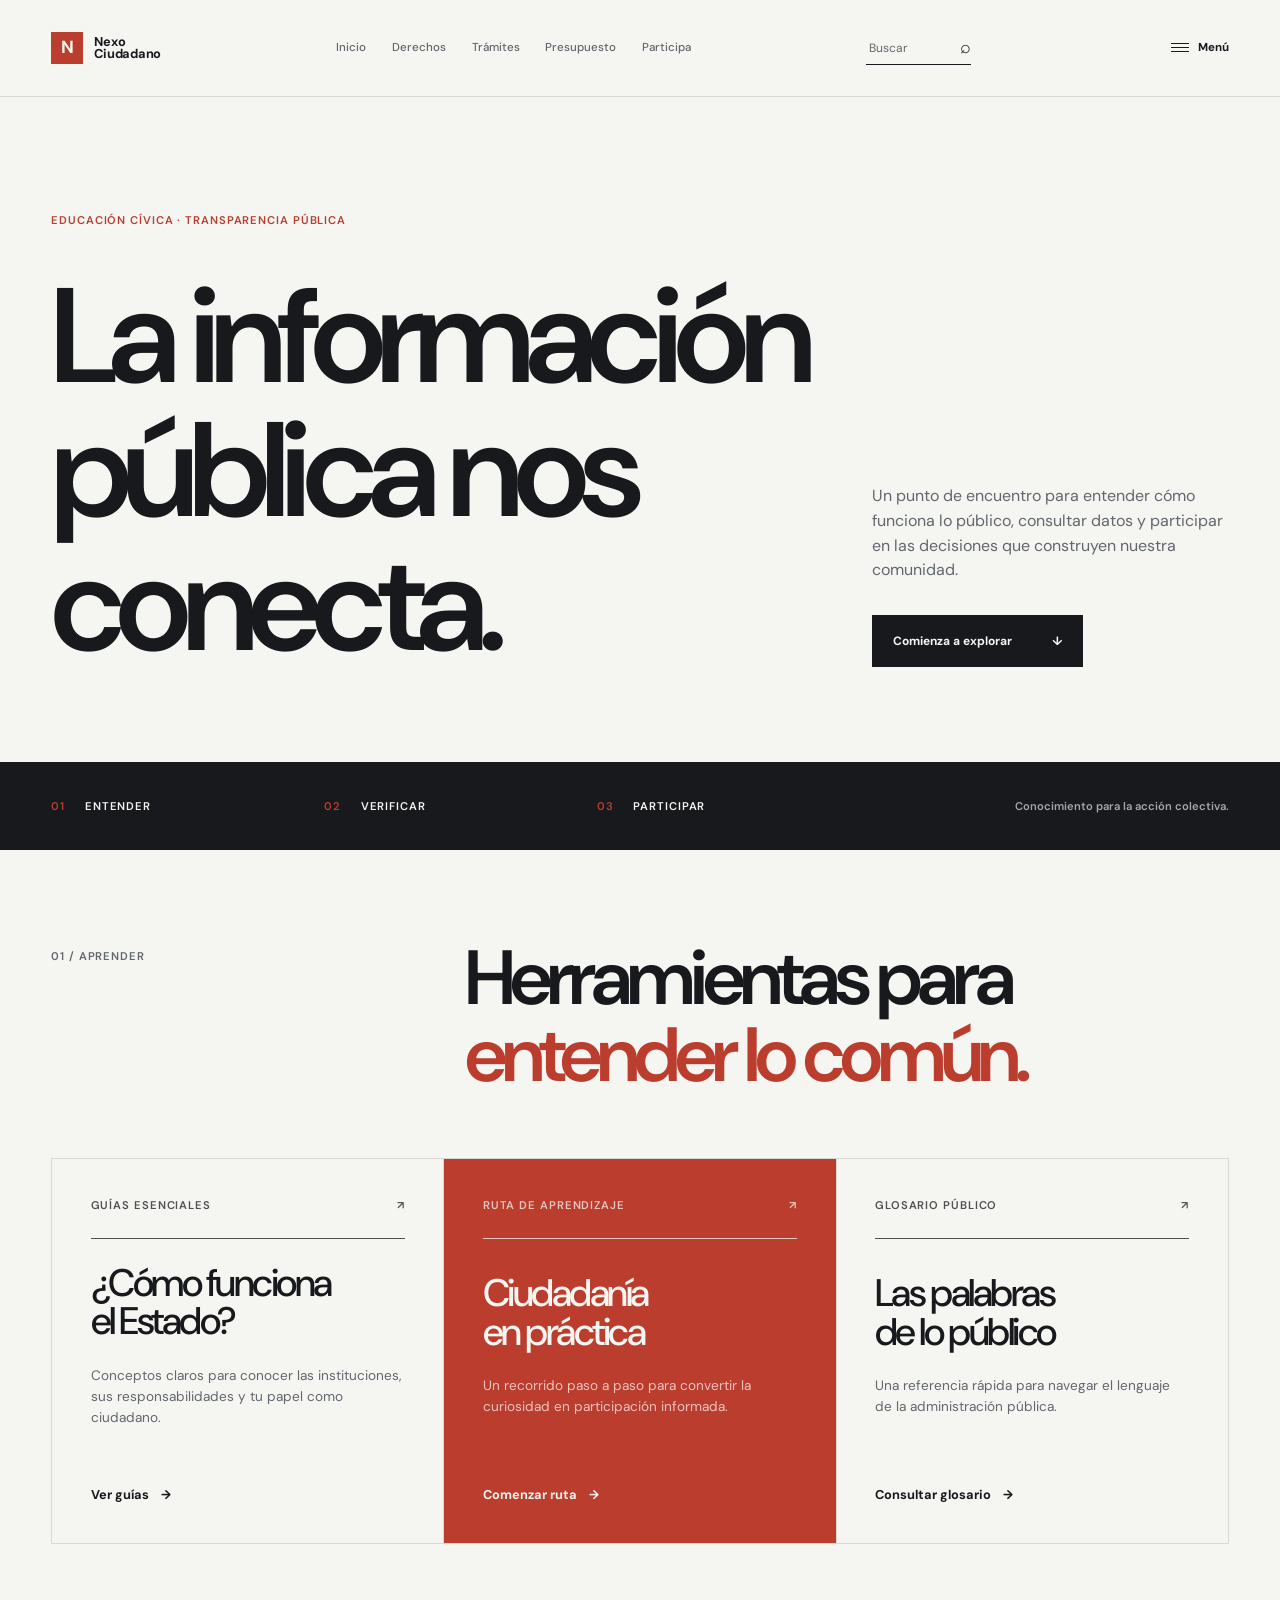
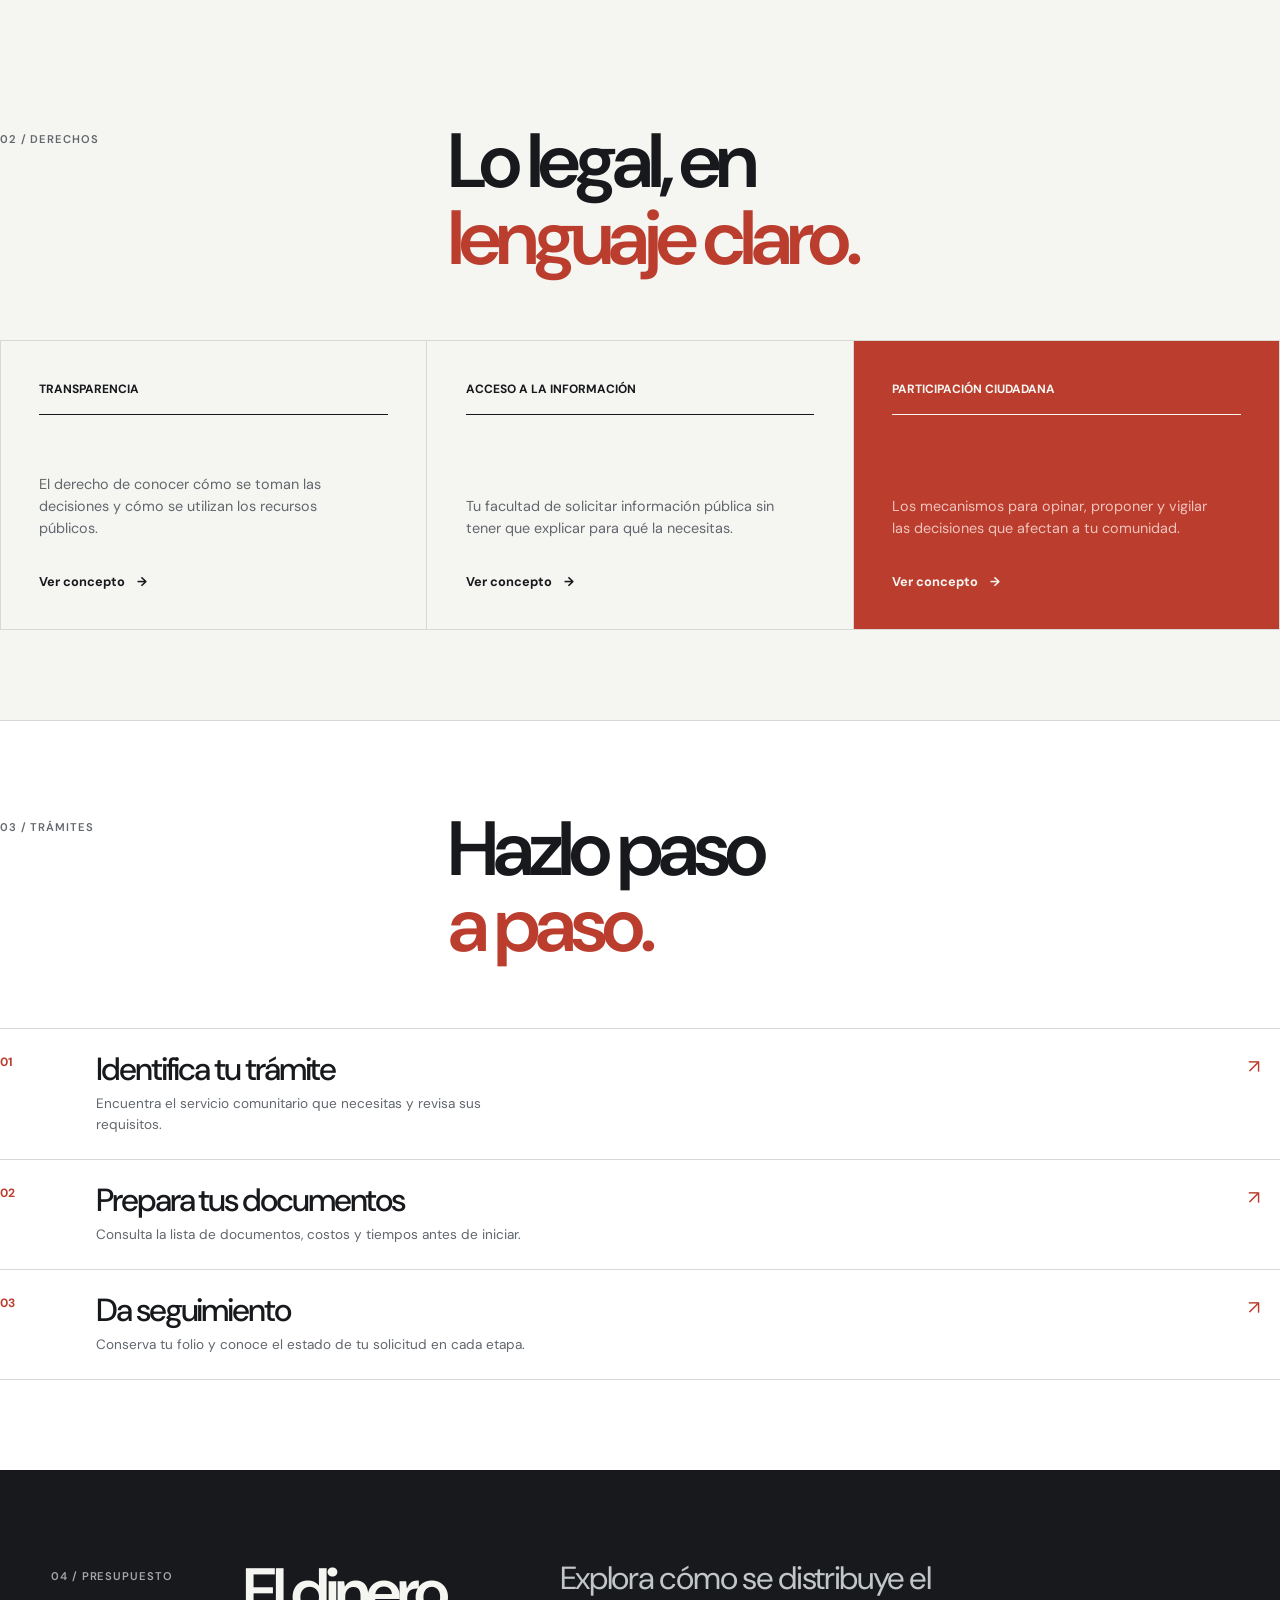
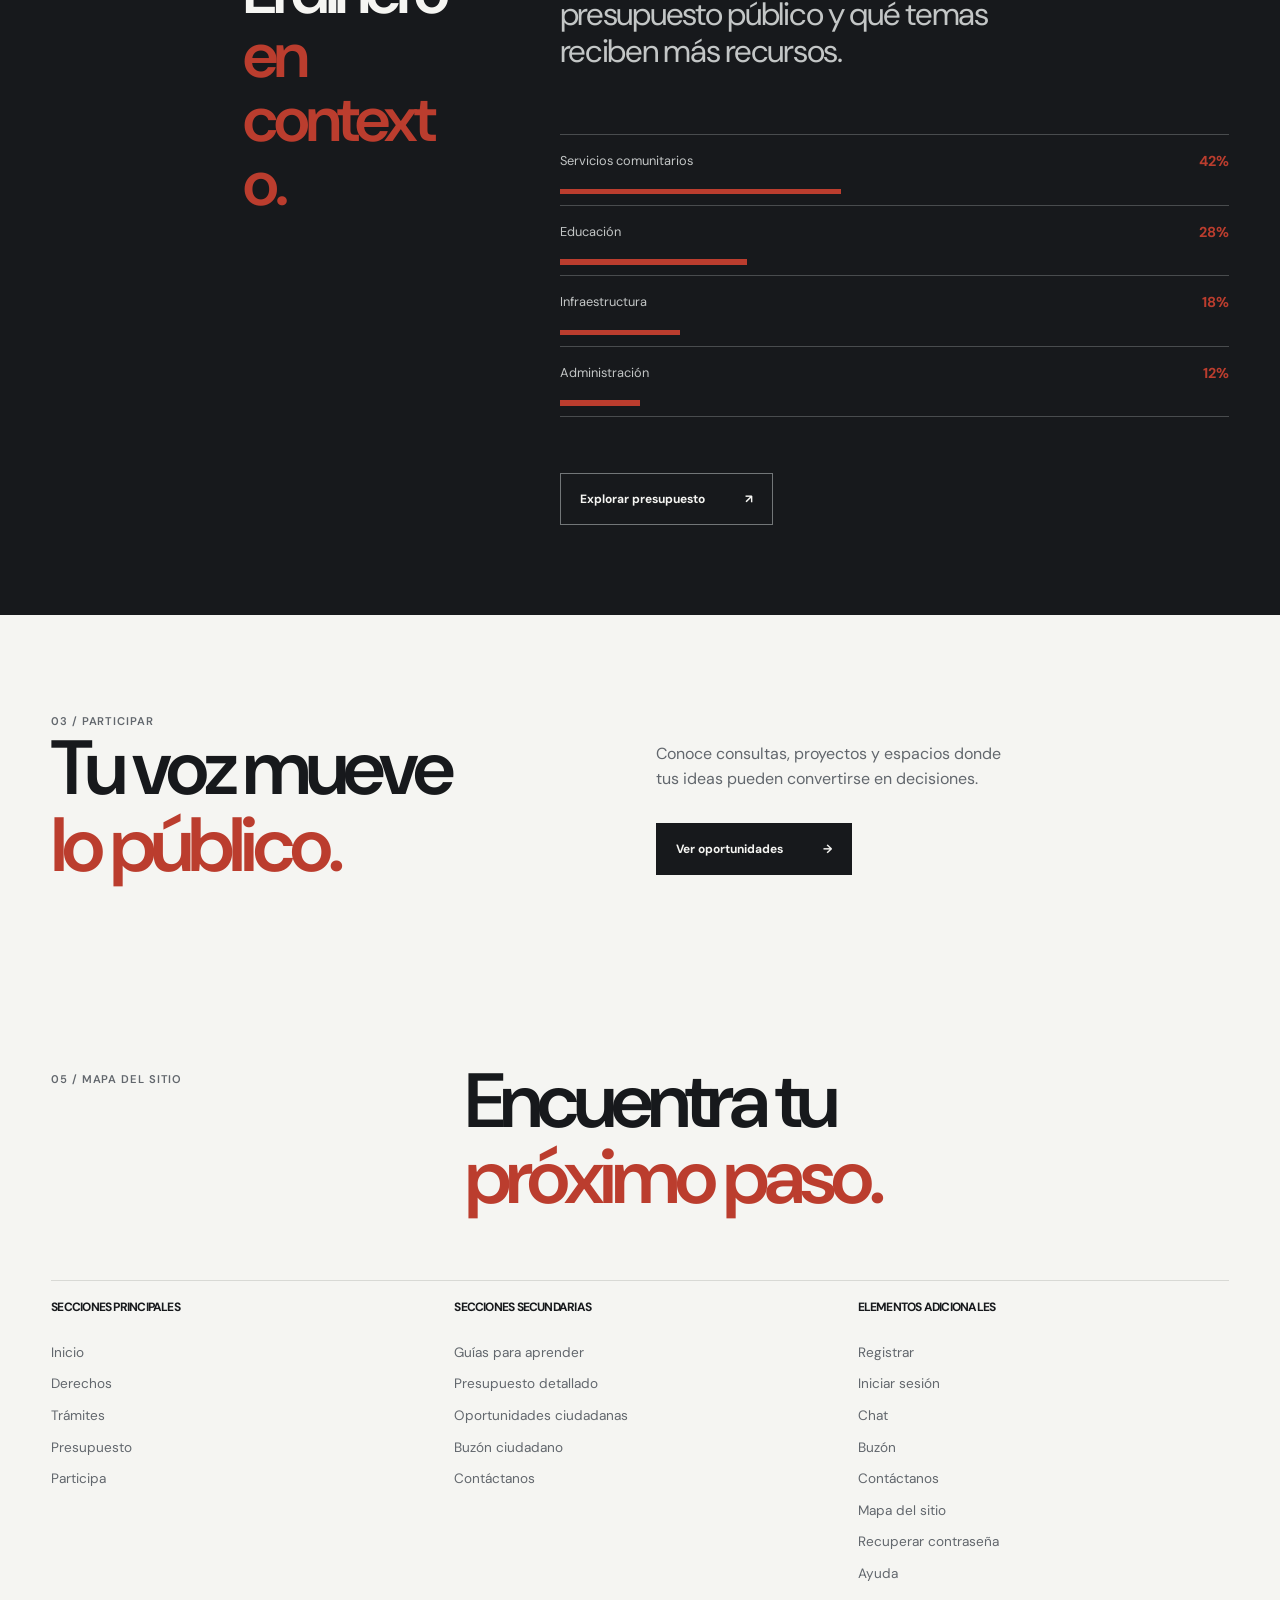
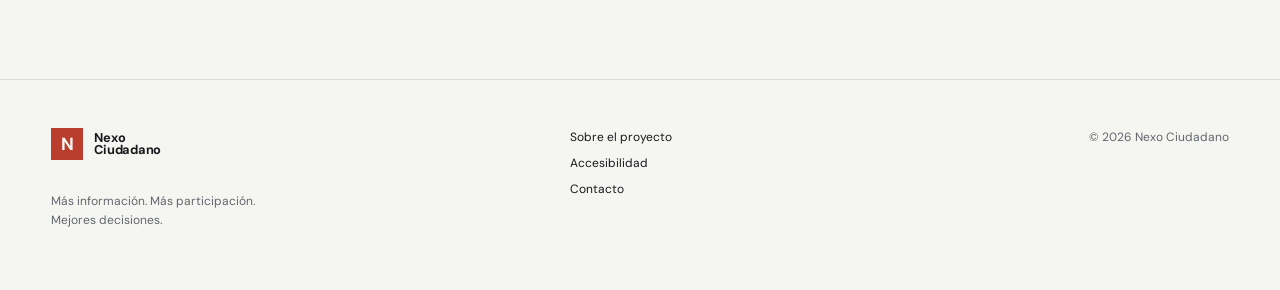
==== commit 00ba575e: "Version 1.3" ====
--- a/index.html
+++ b/index.html
@@ -8,12 +8,12 @@
   <link rel="preconnect" href="https://fonts.googleapis.com">
   <link rel="preconnect" href="https://fonts.gstatic.com" crossorigin>
   <link href="https://fonts.googleapis.com/css2?family=DM+Sans:wght@400;500;600;700&display=swap" rel="stylesheet">
-  <link rel="stylesheet" href="styles.css">
+  <link rel="stylesheet" href="styles.css?v=20261120">
 </head>
 <body>
   <header class="site-header" id="inicio">
     <div class="container header-content">
-      <a class="brand" href="/" aria-label="Nexo Ciudadano, inicio">
+      <a class="brand" href="./" aria-label="Nexo Ciudadano, inicio">
         <span class="brand-mark" aria-hidden="true">N</span>
         <span>Nexo<br>Ciudadano</span>
       </a>
@@ -207,7 +207,7 @@
   <footer class="site-footer">
     <div class="container footer-content">
       <div>
-        <a class="brand brand-footer" href="/" aria-label="Nexo Ciudadano, inicio">
+        <a class="brand brand-footer" href="./" aria-label="Nexo Ciudadano, inicio">
           <span class="brand-mark" aria-hidden="true">N</span>
           <span>Nexo<br>Ciudadano</span>
         </a>
@@ -221,9 +221,6 @@
       <p class="copyright">© 2026 Nexo Ciudadano</p>
     </div>
   </footer>
-  <script src="app.js"></script>
+  <script src="app.js?v=20261120"></script>
 </body>
 </html>
-
-
-
--- a/styles.css
+++ b/styles.css
@@ -7,7 +7,7 @@
   --color-accent: #bb3d2e;
   --max-width: 1240px;
   --gutter: clamp(1.25rem, 4vw, 4rem);
-  --space-section: clamp(5rem, 11vw, 10rem);
+  --space-section: clamp(3.5rem, 7vw, 7rem);
   --font-sans: "DM Sans", "Helvetica Neue", Arial, sans-serif;
 }
 
@@ -416,7 +416,7 @@
   gap: 4rem;
   align-items: end;
   min-height: min(43rem, 70vh);
-  padding-block: clamp(6rem, 13vw, 11rem) clamp(5rem, 9vw, 8rem);
+  padding-block: clamp(4rem, 9vw, 8rem) clamp(3.5rem, 7vw, 6rem);
 }
 
 .eyebrow,
@@ -446,7 +446,12 @@
 h2,
 h3 {
   letter-spacing: -0.065em;
-  line-height: 0.95;
+  line-height: 1;
+  overflow-wrap: anywhere;
+}
+
+p {
+  line-height: 1.55;
 }
 
 h1 {
@@ -549,7 +554,7 @@
   grid-template-columns: minmax(10rem, 1fr) 2fr;
   gap: 2rem;
   align-items: start;
-  margin-bottom: clamp(3rem, 7vw, 6rem);
+  margin-bottom: clamp(2.5rem, 5vw, 4.5rem);
 }
 
 .section-index {
@@ -1349,13 +1354,31 @@
 @media (max-width: 760px) {
   .header-content {
     min-height: 5rem;
+    flex-wrap: wrap;
+    padding-block: 0.75rem;
+  }
+
+  .utility-nav {
+    position: fixed;
+    top: 5.25rem;
+    right: 1.25rem;
+    left: 1.25rem;
+    max-height: calc(100vh - 6.5rem);
+    overflow-y: auto;
   }
 
   .main-nav {
+    order: 4;
     display: flex;
-    gap: 0.8rem;
+    flex: 0 0 100%;
+    width: 100%;
+    max-width: none;
+    gap: clamp(0.55rem, 3vw, 1.25rem);
+    justify-content: space-between;
+    margin: 0;
+    padding-top: 0.65rem;
+    border-top: 1px solid var(--color-line);
     overflow-x: auto;
-    margin-left: auto;
     scrollbar-width: none;
   }
 
@@ -1382,17 +1405,21 @@
   }
 
   .menu-label {
-    display: none;
+    display: inline;
   }
 
   .hero {
     display: block;
     min-height: auto;
-    padding-block: 6rem;
+    padding-block: 3.5rem;
   }
 
   .hero-aside {
-    margin-top: 3rem;
+    margin-top: 2rem;
+  }
+
+  .hero-aside p {
+    max-width: 32rem;
   }
 
   .signal-grid {
@@ -1412,7 +1439,11 @@
 
   .section-heading .section-index,
   .data-layout .section-index {
-    margin-bottom: 2.5rem;
+    margin-bottom: 1.5rem;
+  }
+
+  .section-heading {
+    margin-bottom: 2.25rem;
   }
 
   .card-grid {
@@ -1420,7 +1451,17 @@
   }
 
   .feature-card {
-    min-height: 20rem;
+    min-height: 17rem;
+  }
+
+  .feature-card h3 {
+    margin-top: 3.5rem;
+  }
+
+  .feature-card p,
+  .concept-card p,
+  .step-item p {
+    line-height: 1.65;
   }
 
   .concept-grid,
@@ -1433,12 +1474,26 @@
     display: block;
   }
 
+  .data-layout {
+    padding-block: 3.5rem;
+  }
+
+  .data-lead {
+    margin-top: 1.5rem;
+    margin-bottom: 2.5rem;
+  }
+
+  .metric-list,
+  .budget-visual {
+    margin-bottom: 2.5rem;
+  }
+
   .budget-edit-grid {
     grid-template-columns: 1fr 1fr;
   }
 
   .concept-card {
-    min-height: 15rem;
+    min-height: 13rem;
   }
 
   .account-form {
@@ -1464,7 +1519,8 @@
   }
 
   .data-lead {
-    margin-top: 3rem;
+    margin-top: 1.5rem;
+    margin-bottom: 2.5rem;
   }
 
   .data-content {
@@ -1476,7 +1532,7 @@
   }
 
   .participate-action {
-    margin-top: 3rem;
+    margin-top: 1.5rem;
   }
 
   .footer-content {
@@ -1499,12 +1555,39 @@
   }
 
   .main-nav {
-    max-width: 5rem;
-    margin-left: auto;
+    max-width: none;
+    margin-left: 0;
+  }
+
+  .main-nav a {
+    font-size: 0.68rem;
+  }
+
+  .session-area {
+    max-width: 7rem;
+  }
+
+  .utility-menu summary {
+    font-size: 0.7rem;
   }
 
   h1 {
-    font-size: clamp(3.5rem, 18vw, 5rem);
+    max-width: 10ch;
+    font-size: clamp(3rem, 15vw, 4.25rem);
+    line-height: 1.02;
+  }
+
+  h2 {
+    font-size: clamp(2.5rem, 13vw, 3.75rem);
+    line-height: 1.05;
+  }
+
+  .section {
+    padding-block: 3rem;
+  }
+
+  .eyebrow {
+    margin-bottom: 1.5rem;
   }
 
   .signal-grid {
